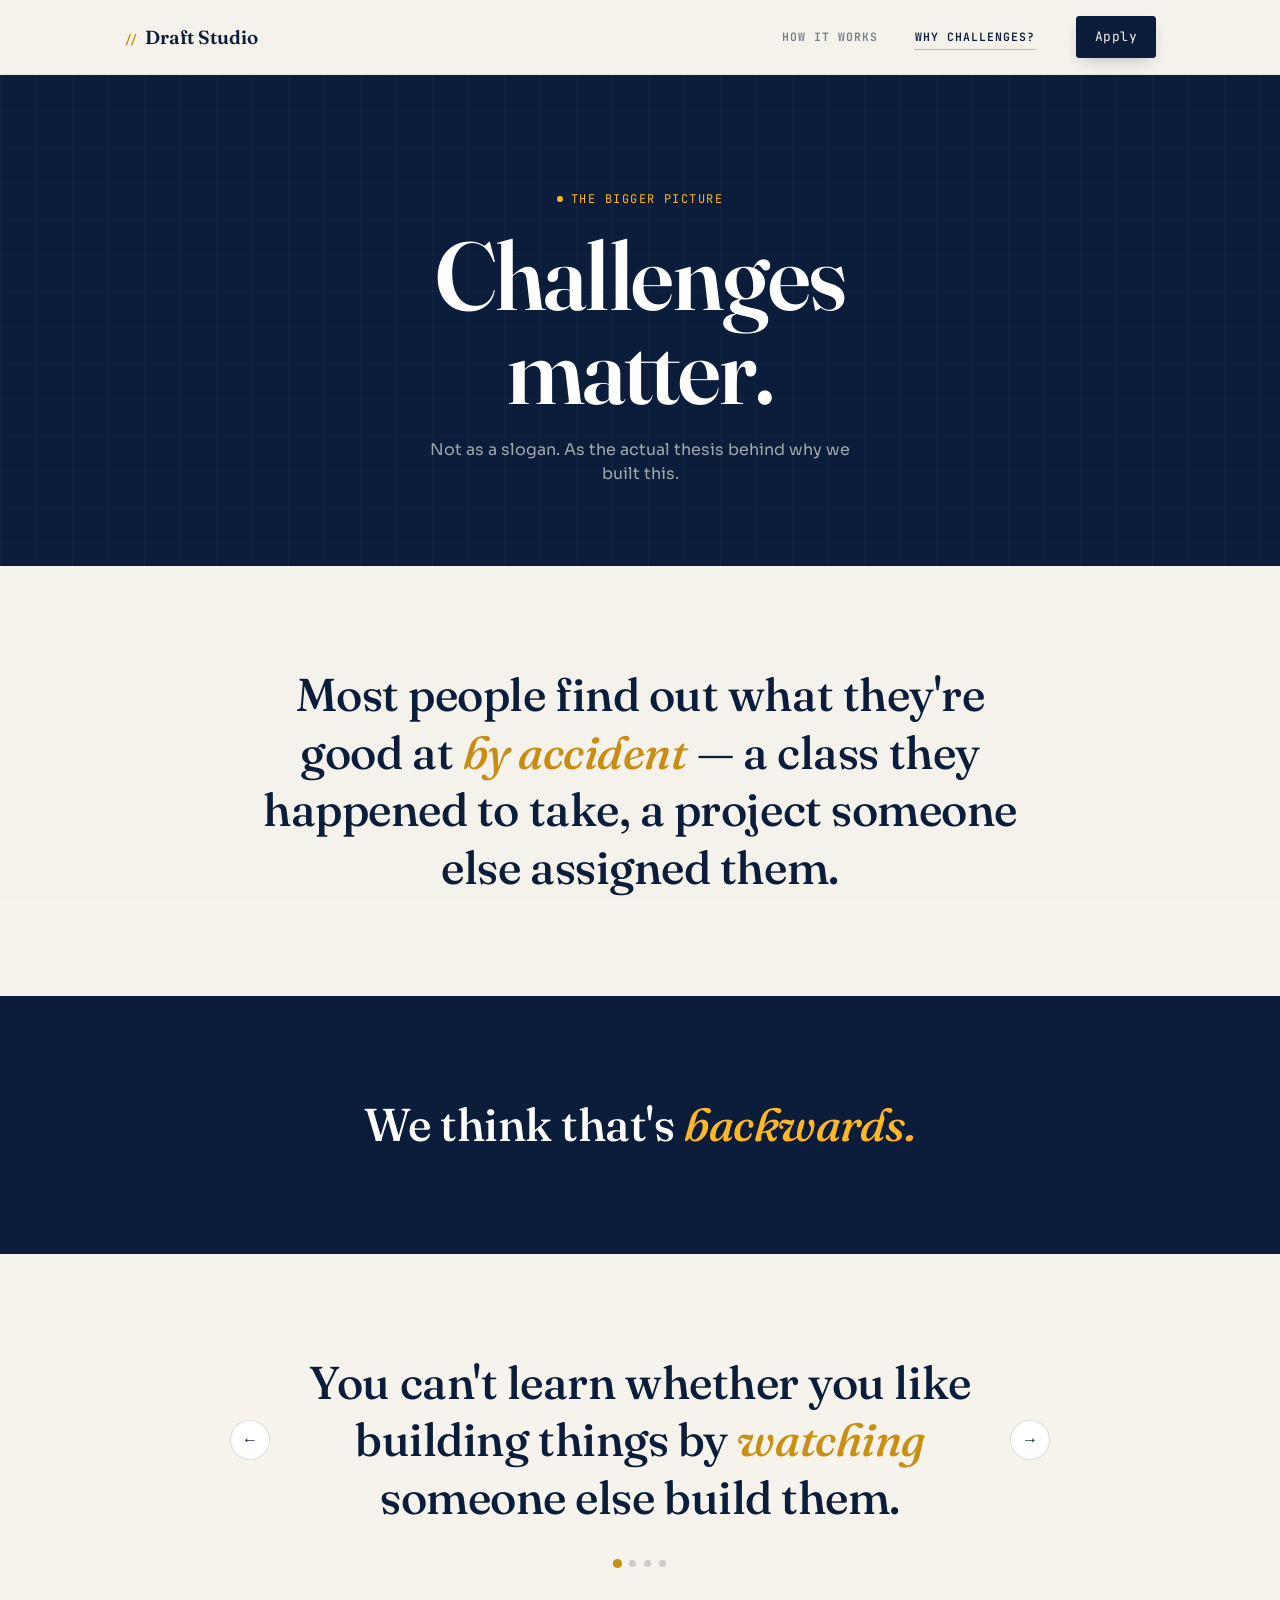
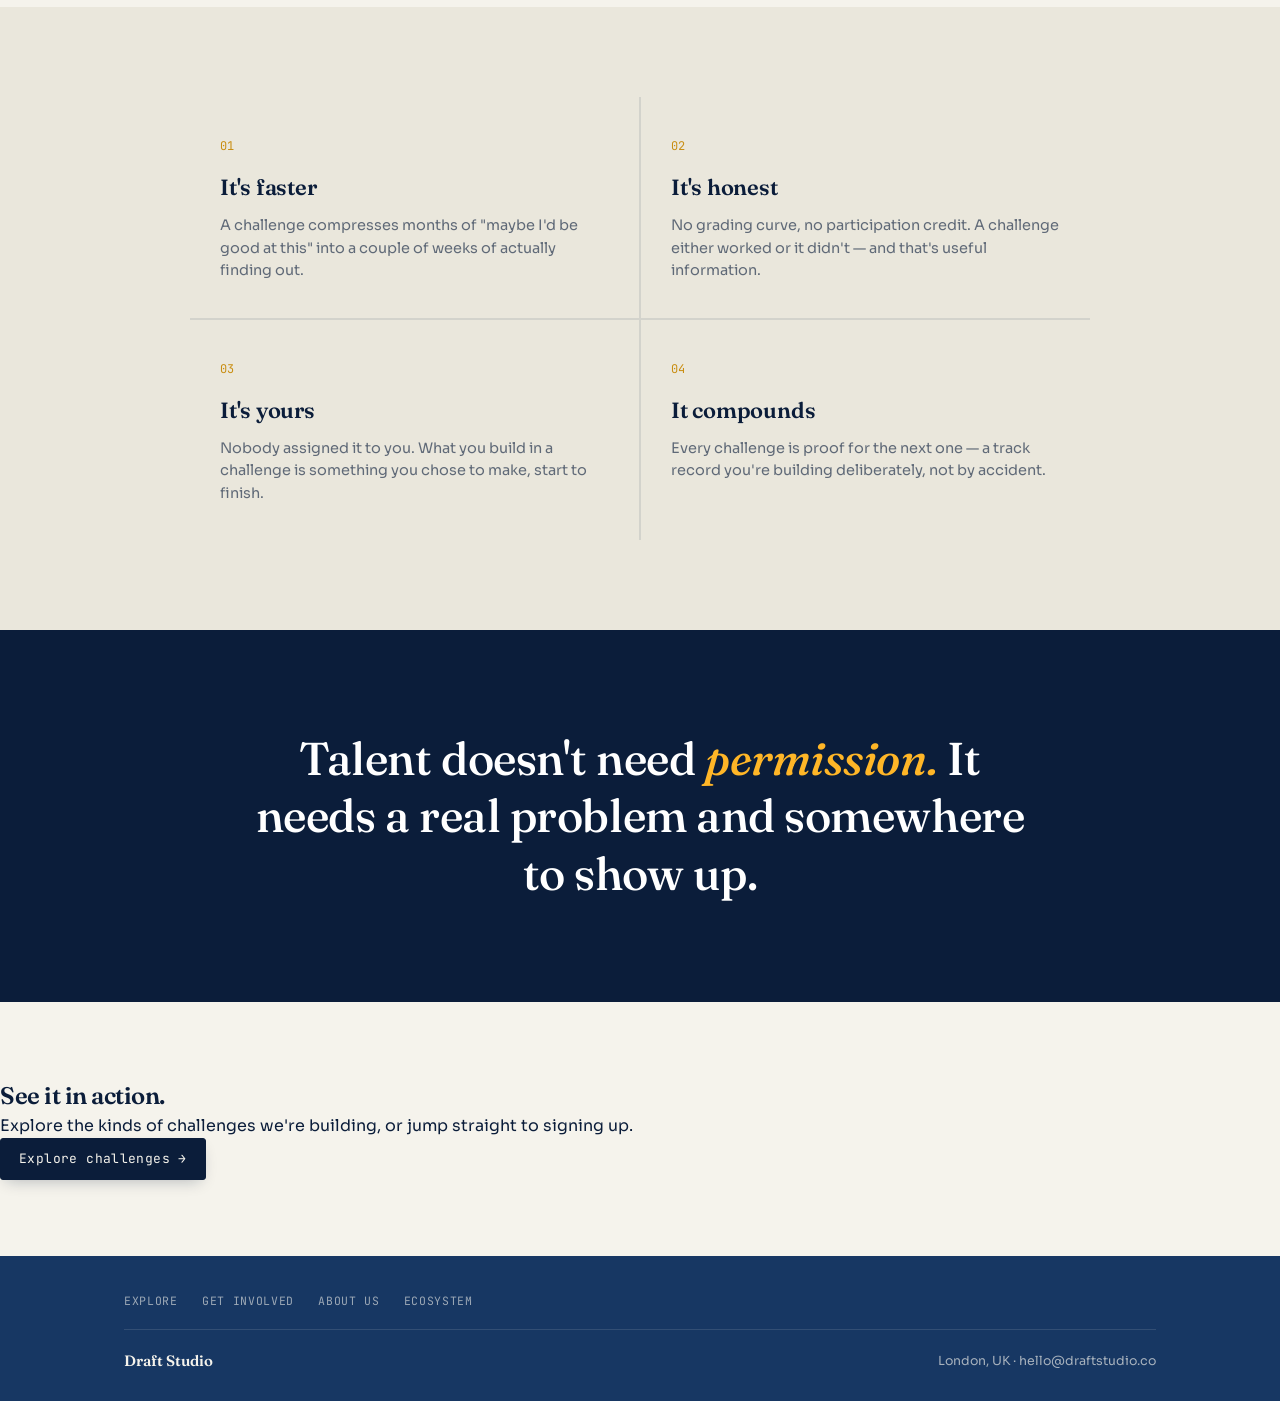
==== challenge-matters.html @ f140684b "Add files via upload" ====
<!DOCTYPE html>
<html lang="en">
<head>
<meta charset="UTF-8">
<meta name="viewport" content="width=device-width, initial-scale=1.0, viewport-fit=cover">
<meta name="color-scheme" content="light">
<meta name="theme-color" content="#0B1D3A">
<title>Why Challenges? — Draft Studio</title>
<link rel="preconnect" href="https://fonts.googleapis.com">
<link href="https://fonts.googleapis.com/css2?family=Fraunces:ital,opsz,wght@0,9..144,300;0,9..144,500;0,9..144,600;0,9..144,700;0,9..144,800;1,9..144,500;1,9..144,600&family=Sora:wght@300;400;500;600;700;800&family=JetBrains+Mono:wght@400;500;600&display=swap" rel="stylesheet">
<link rel="stylesheet" href="styles.css">
<style>
  .matters-hero{
    padding:110px 20px 80px;
    text-align:center;
    background:var(--ink);
    color:var(--paper);
    position:relative;
    overflow:hidden;
  }
  .matters-hero .eyebrow{ justify-content:center; color:var(--amber); margin-bottom:20px; }
  .matters-hero h1{
    font-size:clamp(44px, 9.5vw, 96px);
    line-height:0.98;
    color:var(--white);
    letter-spacing:-0.02em;
  }
  .matters-hero p{
    margin:22px auto 0;
    max-width:460px;
    font-size:16px;
    color:rgba(245,243,236,0.65);
  }

  .statement{
    padding:100px 24px;
    text-align:center;
  }
  .statement p{
    max-width:780px;
    margin:0 auto;
    font-family:'Fraunces', serif;
    font-weight:500;
    font-size:clamp(26px, 5vw, 46px);
    line-height:1.25;
    letter-spacing:-0.01em;
  }
  .statement p em{ font-style:italic; color:var(--amber-dim); }
  .statement.dark{ background:var(--ink); }
  .statement.dark p{ color:var(--white); }
  .statement.dark p em{ color:var(--amber); }
  .statement.light{ background:var(--paper); }
  .statement.light p{ color:var(--ink); }

  .reasons-band{ background:var(--paper-dim); padding:90px 24px; }
  .reasons-grid{
    max-width:900px; margin:0 auto;
    display:grid; grid-template-columns:1fr 1fr; gap:2px;
    background:rgba(11,29,58,0.1);
  }
  @media (max-width:700px){ .reasons-grid{ grid-template-columns:1fr; } }
  .reason-cell{ background:var(--paper-dim); padding:36px 30px; }
  .reason-cell .num{ font-family:'JetBrains Mono', monospace; font-size:12px; color:var(--amber-dim); }
  .reason-cell h3{ font-size:22px; margin:14px 0 10px; }
  .reason-cell p{ font-size:14.5px; color:rgba(11,29,58,0.62); line-height:1.55; }
  .analogy-carousel-section{ padding-bottom:40px; }
  .analogy-carousel{ display:flex; align-items:center; justify-content:center; gap:18px; max-width:820px; margin:0 auto; }
  .analogy-track{ position:relative; flex:1; min-height:1.6em; }
  .analogy-slide{
    display:none; position:relative; margin:0 auto !important;
  }
  .analogy-slide.active{ display:block; animation:analogyFade .4s ease; }
  @keyframes analogyFade{ from{ opacity:0; transform:translateY(6px);} to{ opacity:1; transform:translateY(0);} }
  .analogy-arrow{
    flex-shrink:0;
    width:40px; height:40px; border-radius:50%;
    background:var(--white); border:1.5px solid rgba(11,29,58,0.15);
    color:var(--ink); font-size:16px; cursor:pointer;
    display:flex; align-items:center; justify-content:center;
    transition:border-color .15s ease, background .15s ease, transform .15s ease;
  }
  .analogy-arrow:hover{ border-color:var(--amber-dim); background:#FFF9EC; transform:translateY(-1px); }
  .analogy-dots{ display:flex; justify-content:center; gap:8px; margin-top:34px; }
  .analogy-dot{ width:7px; height:7px; border-radius:50%; background:rgba(11,29,58,0.18); cursor:pointer; transition:background .2s ease, transform .2s ease; }
  .analogy-dot.active{ background:var(--amber-dim); transform:scale(1.3); }
  @media (max-width:600px){
    .analogy-carousel{ gap:10px; }
    .analogy-arrow{ width:34px; height:34px; font-size:14px; }
  }
</style>
</head>
<body>

<header>
  <div class="wrap header-inner">
    <a href="index.html" class="logo"><span class="mark">//</span>Draft Studio</a>
    <div class="desktop-tabs">
      <a href="how-it-works.html">How it Works</a>
      <a href="challenge-matters.html" class="active">Why Challenges?</a>
      <a href="index.html#apply" class="btn btn-primary">Apply</a>
    </div>
    <button class="hamburger" id="hamburger" aria-label="Menu"><span></span><span></span><span></span></button>
  </div>
  <div class="mobile-menu" id="mobileMenu">
    <a href="how-it-works.html">How it Works</a>
    <a href="challenge-matters.html" class="active">Why Challenges?</a>
    <a href="index.html#apply">Apply</a>
  </div>
</header>

<section class="matters-hero">
  <div class="blueprint-bg"></div>
  <div style="position:relative; z-index:2;">
    <div class="eyebrow"><span class="dot"></span>The bigger picture</div>
    <h1>Challenges<br>matter.</h1>
    <p>Not as a slogan. As the actual thesis behind why we built this.</p>
  </div>
</section>

<section class="statement light">
  <p>Most people find out what they're good at <em>by accident</em> — a class they happened to take, a project someone else assigned them.</p>
</section>

<section class="statement dark">
  <p>We think that's <em>backwards.</em></p>
</section>

<section class="statement light analogy-carousel-section">
  <div class="analogy-carousel" id="analogyCarousel">
    <button type="button" class="analogy-arrow analogy-arrow-left" id="analogyPrev" aria-label="Previous">←</button>
    <div class="analogy-track" id="analogyTrack">
      <p class="analogy-slide active">You can't learn whether you like building things by <em>watching</em> someone else build them.</p>
      <p class="analogy-slide">// placeholder — another analogy goes here</p>
      <p class="analogy-slide">// placeholder — another analogy goes here</p>
      <p class="analogy-slide">// placeholder — another analogy goes here</p>
    </div>
    <button type="button" class="analogy-arrow analogy-arrow-right" id="analogyNext" aria-label="Next">→</button>
  </div>
  <div class="analogy-dots" id="analogyDots">
    <span class="analogy-dot active" data-slide="0"></span>
    <span class="analogy-dot" data-slide="1"></span>
    <span class="analogy-dot" data-slide="2"></span>
    <span class="analogy-dot" data-slide="3"></span>
  </div>
</section>

<section class="reasons-band">
  <div class="reasons-grid">
    <div class="reason-cell">
      <span class="num">01</span>
      <h3>It's faster</h3>
      <p>A challenge compresses months of "maybe I'd be good at this" into a couple of weeks of actually finding out.</p>
    </div>
    <div class="reason-cell">
      <span class="num">02</span>
      <h3>It's honest</h3>
      <p>No grading curve, no participation credit. A challenge either worked or it didn't — and that's useful information.</p>
    </div>
    <div class="reason-cell">
      <span class="num">03</span>
      <h3>It's yours</h3>
      <p>Nobody assigned it to you. What you build in a challenge is something you chose to make, start to finish.</p>
    </div>
    <div class="reason-cell">
      <span class="num">04</span>
      <h3>It compounds</h3>
      <p>Every challenge is proof for the next one — a track record you're building deliberately, not by accident.</p>
    </div>
  </div>
</section>

<section class="statement dark">
  <p>Talent doesn't need <em>permission.</em> It needs a real problem and somewhere to show up.</p>
</section>

<section class="explore-cta" style="background:var(--paper);">
  <h2>See it in action.</h2>
  <p>Explore the kinds of challenges we're building, or jump straight to signing up.</p>
  <a href="explore.html" class="btn btn-primary">Explore challenges →</a>
</section>

<footer>
  <div class="wrap">
    <div class="footer-links">
      <a href="explore.html">Explore</a>
      <a href="get-involved.html">Get Involved</a>
      <a href="about.html">About Us</a>
      <a href="ecosystem.html">Ecosystem</a>
    </div>
    <div class="footer-inner">
      <div class="logo">Draft Studio</div>
      <div>London, UK · hello@draftstudio.co</div>
    </div>
  </div>
</footer>

<script src="app.js"></script>
</body>
</html>
---- styles.css ----
:root{
  --ink:#0B1D3A;
  --blueprint:#173763;
  --line:#4A6FA5;
  --paper:#F5F3EC;
  --paper-dim:#EAE7DC;
  --white:#FFFFFF;
  --amber:#FFB627;
  --amber-dim:#C98E12;
  --radius:3px;
  color-scheme: light; /* stops phone browsers from auto-dark-moding this page */
}
*{box-sizing:border-box; margin:0; padding:0;}
html{scroll-behavior:smooth; background:var(--paper);}
body{
  background:var(--paper);
  color:var(--ink);
  font-family:'Sora', sans-serif;
  font-size:16px;
  line-height:1.5;
  overflow-x:hidden;
  -webkit-tap-highlight-color:transparent;
}
@media (prefers-reduced-motion: reduce){
  *{animation-duration:0.001ms !important; animation-iteration-count:1 !important; transition-duration:0.001ms !important; scroll-behavior:auto !important;}
}
h1,h2,h3{ font-family:'Fraunces', serif; font-weight:600; letter-spacing:-0.01em; }
.eyebrow{
  font-family:'JetBrains Mono', monospace;
  font-size:12px;
  letter-spacing:0.12em;
  text-transform:uppercase;
  display:inline-flex;
  align-items:center;
  gap:8px;
}
a{color:inherit; text-decoration:none;}
.wrap{max-width:1080px; margin:0 auto; padding:0 24px;}
@media (max-width:640px){ .wrap{padding:0 20px;} }
::selection{ background:var(--amber); color:var(--ink); }
:focus-visible{ outline:2px solid var(--amber); outline-offset:3px; }
button{ font-family:inherit; }

.blueprint-bg{
  position:absolute; inset:0;
  background-image:
    linear-gradient(var(--line) 1px, transparent 1px),
    linear-gradient(90deg, var(--line) 1px, transparent 1px);
  background-size:36px 36px;
  opacity:0.07;
  pointer-events:none;
}

/* ---------- header / nav ---------- */
header{
  position:sticky; top:0; z-index:50;
  background:rgba(245,243,236,0.94);
  backdrop-filter:blur(8px);
  border-bottom:1px solid rgba(11,29,58,0.08);
}
.logo{ font-family:'Fraunces', serif; font-weight:600; font-size:17px; display:flex; align-items:baseline; gap:7px; flex-shrink:0; }
.logo .mark{ color:var(--amber-dim); font-family:'JetBrains Mono', monospace; font-size:12px; }

.btn{
  font-family:'JetBrains Mono', monospace;
  font-size:13px;
  letter-spacing:0.03em;
  padding:10px 18px;
  border-radius:var(--radius);
  border:1px solid var(--ink);
  display:inline-block;
  transition:transform .15s ease, background .15s ease, color .15s ease;
  cursor:pointer;
}
.btn-primary{ background:var(--ink); color:var(--paper); }
.btn-primary:hover{ background:var(--amber); border-color:var(--amber); color:var(--ink); transform:translateY(-1px); }

/* ---------- HERO (index) ---------- */
.hero{
  position:relative;
  min-height:78svh;
  display:flex;
  flex-direction:column;
  align-items:center;
  justify-content:center;
  text-align:center;
  padding:60px 20px 40px;
  background:var(--ink);
  color:var(--paper);
  overflow:hidden;
}
.hero .blueprint-bg{ opacity:0.13; }
.hero-inner{ position:relative; z-index:2; max-width:720px; }
.hero .eyebrow{ color:var(--amber); margin-bottom:22px; justify-content:center; }
.dot{ width:6px; height:6px; background:var(--amber); border-radius:50%; display:inline-block; animation:pulse 2s infinite; }
@keyframes pulse{ 0%,100%{opacity:1;} 50%{opacity:0.3;} }
.hero h1{
  font-size:clamp(36px, 7.5vw, 66px);
  line-height:1.06;
  color:var(--white);
}
.hero h1 em{ font-style:italic; color:var(--amber); }
.hero p.lede{
  margin:22px auto 0;
  font-size:clamp(15px, 2.4vw, 18px);
  color:rgba(245,243,236,0.72);
  max-width:460px;
  line-height:1.55;
}
.hero-ctas{ margin-top:36px; display:flex; justify-content:center; }
.hero .btn-primary{ background:var(--amber); color:var(--ink); border-color:var(--amber); font-size:14px; padding:16px 30px; }
.hero .btn-primary:hover{ background:var(--white); border-color:var(--white); }

/* ---------- small page hero (subpages) ---------- */
.page-hero{
  background:var(--ink); color:var(--paper); position:relative; overflow:hidden;
  padding:64px 20px 56px; text-align:center;
}
.page-hero .blueprint-bg{ opacity:0.13; }
.page-hero-inner{ position:relative; z-index:2; max-width:640px; margin:0 auto; }
.page-hero .eyebrow{ color:var(--amber); justify-content:center; margin-bottom:16px; }
.page-hero h1{ font-size:clamp(30px,6vw,46px); color:var(--white); line-height:1.1; }
.page-hero p{ margin-top:14px; color:rgba(245,243,236,0.7); font-size:15.5px; max-width:440px; margin-left:auto; margin-right:auto; }

/* ---------- generic section shell ---------- */
section{ padding:76px 0; }
.section-head{ text-align:center; max-width:560px; margin:0 auto 48px; }
.section-head .eyebrow{ color:var(--amber-dim); justify-content:center; margin-bottom:12px; }
.section-head h2{ font-size:clamp(26px, 4.6vw, 38px); line-height:1.15; }
.section-head p{ margin-top:14px; color:rgba(11,29,58,0.65); font-size:15.5px; }

/* ---------- CHALLENGE MONTAGE (index) ---------- */
.montage-section{ background:#EDE9E2; color:var(--ink); position:relative; overflow:hidden; }
.montage-section .blueprint-bg{
  background-image:
    linear-gradient(rgba(11,29,58,0.07) 1px, transparent 1px),
    linear-gradient(90deg, rgba(11,29,58,0.07) 1px, transparent 1px);
  opacity:1;
}

/* ---------- SIGNUP (grouped form, index) ---------- */
.signup-section{ position:relative; }
.signup-card{
  position:relative;
  background:var(--ink);
  border-radius:32px;
  padding:52px 40px;
  overflow:hidden;
  max-width:900px;
  margin:0 auto;
}
.signup-card::before{
  content:"";
  position:absolute; top:-90px; right:-90px; width:280px; height:280px;
  background:var(--amber);
  border-radius:63% 37% 41% 59% / 55% 48% 52% 45%;
  opacity:0.9;
  filter:blur(2px);
}
.signup-card::after{
  content:"";
  position:absolute; bottom:-110px; left:-70px; width:240px; height:240px;
  background:var(--blueprint);
  border-radius:41% 59% 63% 37% / 48% 55% 45% 52%;
  opacity:0.7;
}
.signup-head{ position:relative; z-index:2; text-align:center; margin-bottom:40px; }
.signup-head .eyebrow{ color:var(--amber); justify-content:center; margin-bottom:12px; }
.signup-head h2{ color:var(--white); font-size:clamp(24px,4.4vw,34px); }
.signup-head p{ color:rgba(245,243,236,0.65); margin-top:10px; font-size:14.5px; }

.form-groups{ position:relative; z-index:2; display:flex; flex-direction:column; gap:28px; }
.form-group{
  background:rgba(245,243,236,0.05);
  border:1px solid rgba(245,243,236,0.14);
  border-radius:20px;
  padding:24px 24px 20px;
}
.form-group .group-label{
  font-family:'JetBrains Mono', monospace; font-size:11px; letter-spacing:0.08em;
  text-transform:uppercase; color:var(--amber); margin-bottom:16px; display:block;
}
.form-row{ display:grid; grid-template-columns:1fr 1fr; gap:16px; }
@media (max-width:600px){ .form-row{ grid-template-columns:1fr; } }
.field{ margin-bottom:14px; }
.field:last-child{ margin-bottom:0; }
.field label{ display:block; font-size:12px; color:rgba(245,243,236,0.5); margin-bottom:6px; }
.field input, .field select{
  width:100%;
  background:rgba(245,243,236,0.9);
  border:1px solid transparent;
  padding:12px 13px;
  font-family:'Sora', sans-serif;
  font-size:14.5px;
  color:var(--ink);
  border-radius:10px;
}
.field input:focus, .field select:focus{ outline:none; border-color:var(--amber); }

.chip-row{ display:flex; flex-wrap:wrap; gap:8px; }
.pick-chip{
  background:rgba(245,243,236,0.08);
  border:1.5px solid rgba(245,243,236,0.25);
  color:var(--paper);
  font-family:'Sora', sans-serif;
  font-size:13.5px;
  font-weight:500;
  padding:9px 16px;
  border-radius:30px;
  cursor:pointer;
  transition:all .15s ease;
}
.pick-chip:hover{ border-color:var(--amber); }
.pick-chip.selected{ background:var(--amber); border-color:var(--amber); color:var(--ink); font-weight:700; }

.submit-btn{
  width:100%;
  background:var(--amber);
  color:var(--ink);
  border:none;
  padding:16px;
  font-family:'JetBrains Mono', monospace;
  font-size:13.5px;
  font-weight:700;
  letter-spacing:0.04em;
  text-transform:uppercase;
  border-radius:12px;
  cursor:pointer;
  transition:background .15s ease, transform .15s ease;
  position:relative; z-index:2; margin-top:6px;
}
.submit-btn:hover{ background:var(--white); transform:translateY(-1px); }
.submit-btn:disabled{ opacity:0.5; cursor:not-allowed; transform:none; }
.form-note{ font-size:12px; color:rgba(245,243,236,0.45); margin-top:12px; text-align:center; position:relative; z-index:2; }
.error-note{ font-size:12.5px; color:#FF8A7A; margin-top:10px; text-align:center; display:none; position:relative; z-index:2; }

.success-card{ display:none; text-align:center; position:relative; z-index:2; padding:20px 0; }
.success-card .check{
  width:56px; height:56px; border-radius:50%; background:var(--amber);
  color:var(--ink); font-size:26px; font-weight:700;
  display:flex; align-items:center; justify-content:center; margin:0 auto 20px;
}
.success-card h3{ color:var(--white); font-size:clamp(22px,4vw,28px); margin-bottom:8px; }
.success-card p{ color:rgba(245,243,236,0.6); font-size:14.5px; max-width:340px; margin:0 auto; }

/* ---------- HOW IT WORKS page ---------- */
.flow{ display:flex; flex-direction:column; gap:0; max-width:640px; margin:0 auto; }
.flow-step{ display:flex; gap:18px; padding:22px 0; position:relative; }
.flow-step:not(:last-child)::after{
  content:""; position:absolute; left:19px; top:54px; bottom:-6px; width:1px;
  background:rgba(11,29,58,0.15);
}
.flow-num{
  flex-shrink:0; width:40px; height:40px; border-radius:50%;
  background:var(--ink); color:var(--amber);
  font-family:'JetBrains Mono', monospace; font-size:14px; font-weight:600;
  display:flex; align-items:center; justify-content:center;
  z-index:1;
}
.flow-text h4{ font-size:18px; font-family:'Sora', sans-serif; font-weight:700; margin-bottom:4px; }
.flow-text p{ font-size:14.5px; color:rgba(11,29,58,0.62); line-height:1.55; }

.perks{ display:grid; grid-template-columns:repeat(4,1fr); gap:20px; }
@media (max-width:860px){ .perks{ grid-template-columns:1fr 1fr; } }
@media (max-width:520px){ .perks{ grid-template-columns:1fr; } }
.perk{ background:var(--white); border:1px solid rgba(11,29,58,0.13); border-radius:14px; padding:24px 20px; }
.perk .tag{ font-family:'JetBrains Mono', monospace; font-size:11px; color:var(--amber-dim); text-transform:uppercase; letter-spacing:0.06em; }
.perk h4{ font-size:17px; margin:12px 0 8px; font-family:'Sora', sans-serif; font-weight:700; }
.perk p{ font-size:13.5px; color:rgba(11,29,58,0.62); }

.placeholder-block{
  border:1.5px dashed rgba(11,29,58,0.25);
  border-radius:14px;
  padding:32px 28px;
  max-width:640px;
  margin:0 auto;
  text-align:center;
}
.placeholder-block .eyebrow{ color:rgba(11,29,58,0.4); justify-content:center; margin-bottom:10px; }
.placeholder-block p{ color:rgba(11,29,58,0.45); font-size:14px; font-style:italic; }

/* ---------- GET INVOLVED page ---------- */
.involve-grid{ display:grid; grid-template-columns:repeat(3,1fr); gap:22px; max-width:900px; margin:0 auto; }
@media (max-width:780px){ .involve-grid{ grid-template-columns:1fr; } }
.involve-card{ background:var(--white); border:1px solid rgba(11,29,58,0.13); border-radius:14px; padding:26px 22px; }
.involve-card .tag{ font-family:'JetBrains Mono', monospace; font-size:11px; color:var(--amber-dim); text-transform:uppercase; letter-spacing:0.06em; }
.involve-card h4{ font-size:18px; margin:12px 0 8px; }
.involve-card p{ font-size:14px; color:rgba(11,29,58,0.62); line-height:1.5; }

.cta-band{ background:var(--paper-dim); text-align:center; }
.cta-band h2{ font-size:clamp(24px,4vw,32px); margin-bottom:14px; }
.cta-band p{ color:rgba(11,29,58,0.6); margin-bottom:26px; max-width:440px; margin-left:auto; margin-right:auto; }

/* ---------- footer ---------- */
footer{ background:var(--blueprint); color:rgba(245,243,236,0.65); padding:36px 0 28px; }
.footer-links{
  display:flex; flex-wrap:wrap; gap:24px;
  padding-bottom:20px; margin-bottom:20px;
  border-bottom:1px solid rgba(245,243,236,0.12);
}
.footer-links a{
  font-family:'JetBrains Mono', monospace;
  font-size:11.5px;
  letter-spacing:0.06em;
  text-transform:uppercase;
  color:rgba(245,243,236,0.6);
  transition:color .15s ease;
}
.footer-links a:hover{ color:var(--amber); }
.footer-inner{ display:flex; justify-content:space-between; flex-wrap:wrap; gap:12px; align-items:center; font-size:12.5px; }
.footer-inner .logo{ color:var(--paper); font-size:15px; }
footer a:hover{ color:var(--amber); }

/* ---------- mobile nav menu ---------- */
.hamburger{
  display:none;
  flex-direction:column;
  justify-content:center;
  gap:5px;
  width:32px; height:32px;
  background:none; border:none; cursor:pointer;
  padding:0;
}
.hamburger span{ display:block; width:100%; height:2px; background:var(--ink); transition:transform .2s ease, opacity .2s ease; }
.header-inner{ display:flex; align-items:center; justify-content:space-between; gap:28px; height:74px; }
.desktop-tabs{ display:flex; align-items:center; gap:34px; }
.desktop-tabs a:not(.btn){
  font-family:'JetBrains Mono', monospace;
  font-size:11.5px;
  font-weight:600;
  letter-spacing:0.09em;
  text-transform:uppercase;
  color:rgba(11,29,58,0.55);
  padding:4px 1px;
  border-bottom:1.5px solid transparent;
  transition:color .15s ease, border-color .15s ease;
}
.desktop-tabs a:not(.btn):hover{ color:var(--ink); }
.desktop-tabs a.active:not(.btn){ color:var(--ink); border-bottom-color:var(--amber); }
.desktop-tabs .btn{ margin-left:6px; }
@media (max-width:780px){
  .desktop-tabs a:not(.btn){ display:none; }
  .hamburger{ display:flex; }
}
.mobile-menu{
  display:none;
  position:absolute; top:100%; left:0; right:0;
  background:var(--paper);
  border-bottom:1px solid rgba(11,29,58,0.12);
  flex-direction:column;
  padding:8px 20px 20px;
}
.mobile-menu.open{ display:flex; }
.mobile-menu a{
  padding:14px 4px; font-size:15px; font-weight:600;
  border-bottom:1px solid rgba(11,29,58,0.08);
  color:var(--ink);
}
.mobile-menu a.active{ color:var(--amber-dim); }
.mobile-menu a:last-child{ border-bottom:none; }

/* ---------- reduced spacing overrides for form ---------- */
.form-groups{ gap:16px; }
.form-group{ padding:18px 20px 16px; }
.field{ margin-bottom:10px; }
.form-row{ gap:12px; }

/* ---------- region picker (university field) ---------- */
.region-hint{ font-size:12px; color:rgba(245,243,236,0.45); margin-top:8px; }

/* ═══════════════ VISUAL REFRESH ═══════════════ */

:root{
  --coral:#FF6B4A;
  --mint:#2FBF8F;
  --sky:#6C8EFF;
}

/* subtle grain overlay across the whole site — kills the flat/generic look */
body::after{
  content:"";
  position:fixed; inset:0;
  background-image:url("data:image/svg+xml;utf8,<svg xmlns='http://www.w3.org/2000/svg'><filter id='n'><feTurbulence type='fractalNoise' baseFrequency='0.85' numOctaves='2' stitchTiles='stitch'/></filter><rect width='100%' height='100%' filter='url(%23n)'/></svg>");
  opacity:0.035;
  mix-blend-mode:multiply;
  pointer-events:none;
  z-index:999;
}

/* bolder, more confident type scale */
.hero h1{ font-size:clamp(40px, 8.5vw, 78px); font-weight:600; transition:opacity 1.1s ease; min-height:3.35em; cursor:pointer; }
.page-hero h1{ font-size:clamp(32px, 7vw, 52px); }
.section-head h2{ font-size:clamp(28px, 5vw, 42px); }
.signup-head h2{ font-size:clamp(26px, 4.8vw, 36px); }
h1, h2{ letter-spacing:-0.02em; }

/* atmospheric light layer — rotates with the headline, very subtle by design */
.hero{ isolation:isolate; }
.hero .blueprint-bg{ z-index:0; }
.hero-inner{ z-index:2; }

.hero-light{
  position:absolute; inset:0; z-index:1;
  pointer-events:none;
  opacity:0;
  transition:opacity 1.1s ease;
}
.hero-light.active{ opacity:1; }

/* Rotation 1 — soft gold glow, same feel as the original static hero warmth.
   Achievement, competition, recognition. */
.hero-light.light-gold::before{
  content:""; position:absolute;
  top:-140px; right:-120px; width:420px; height:420px;
  background:var(--amber); opacity:0.16; filter:blur(70px); border-radius:50%;
}
.hero-light.light-gold::after{
  content:""; position:absolute;
  bottom:-160px; left:-100px; width:300px; height:300px;
  background:var(--amber); opacity:0.08; filter:blur(85px); border-radius:50%;
}

/* Rotation 2 — warm + cool glow. Discovery, curiosity, connection. */
.hero-light.light-warm::before{
  content:""; position:absolute;
  top:-110px; left:-90px; width:380px; height:380px;
  background:var(--coral); opacity:0.13; filter:blur(80px); border-radius:50%;
}
.hero-light.light-warm::after{
  content:""; position:absolute;
  bottom:-150px; right:-100px; width:360px; height:360px;
  background:var(--sky); opacity:0.12; filter:blur(85px); border-radius:50%;
}

/* Rotation 3 — a quiet spotlight ahead. Future, opportunity, journey. */
.hero-light.light-spot::before{
  content:""; position:absolute;
  bottom:-190px; right:-110px; width:440px; height:440px;
  background:var(--amber); opacity:0.11; filter:blur(90px); border-radius:50%;
}

.page-hero{ isolation:isolate; }
.page-hero::before{
  content:""; position:absolute; z-index:0;
  top:-100px; right:-80px; width:300px; height:300px;
  background:var(--amber); opacity:0.14; filter:blur(60px); border-radius:50%;
}
.page-hero-inner{ z-index:2; }

/* brief highlight pulse when a category tile moves to a new grid slot */
@keyframes catMovedPulse{
  0%{ box-shadow:0 0 0 0 rgba(255,182,39,0.5); }
  100%{ box-shadow:0 0 0 10px rgba(255,182,39,0); }
}
.cat-card.just-moved{ animation:catMovedPulse .5s ease-out; }

/* lift cards off the page with soft shadow instead of flat borders */
.perk, .involve-card, .chip{
  box-shadow:0 1px 2px rgba(11,29,58,0.04), 0 8px 20px -12px rgba(11,29,58,0.12);
  transition:transform .18s ease, box-shadow .18s ease, border-color .15s ease;
}
.perk:hover, .involve-card:hover{
  transform:translateY(-3px);
  box-shadow:0 4px 8px rgba(11,29,58,0.06), 0 16px 30px -14px rgba(11,29,58,0.18);
  border-color:rgba(255,182,39,0.4);
}
.signup-card{ box-shadow:0 30px 60px -20px rgba(11,29,58,0.45); }
.btn-primary{ box-shadow:0 6px 16px -6px rgba(11,29,58,0.3); }
.hero .btn-primary{ box-shadow:0 8px 24px -6px rgba(255,182,39,0.4); }

/* nav logo gets a touch more presence */
.logo{ font-size:19px; }


/* (old 3x3 + center-tile category grid removed — replaced by the light card-row design below) */

.cat-selection-note{ text-align:center; font-size:13px; color:rgba(11,29,58,0.5); }

/* readout inside the signup card (dark background) */
.picks-readout{ font-size:13px; color:rgba(245,243,236,0.5); margin-top:2px; }
.picks-readout.has-picks{ color:var(--paper); }

/* hero rotation dots */
.hero-dots{ display:flex; justify-content:center; gap:9px; margin-top:30px; }
.hero-dot{
  width:7px; height:7px; border-radius:50%;
  background:rgba(245,243,236,0.28);
  transition:background .4s ease, transform .4s ease;
}
.hero-dot.active{ background:var(--amber); transform:scale(1.35); }

/* interest dropdown editor (inside the dark signup card) */
.interest-dropdown{ position:relative; }
.interest-dropdown-btn{
  width:100%;
  display:flex; align-items:center; justify-content:space-between; gap:10px;
  background:rgba(245,243,236,0.9);
  border:1px solid transparent;
  border-radius:10px;
  padding:12px 13px;
  font-family:'Sora', sans-serif;
  font-size:13.5px;
  color:var(--ink);
  cursor:pointer;
  text-align:left;
}
.interest-dropdown-btn span:first-child{
  overflow:hidden; text-overflow:ellipsis; white-space:nowrap; flex:1;
}
.interest-dropdown-btn .chevron{ transition:transform .2s ease; color:rgba(11,29,58,0.5); flex-shrink:0; }
.interest-dropdown-btn.open .chevron{ transform:rotate(180deg); }
.interest-dropdown-btn:focus-visible{ border-color:var(--amber); outline:none; }

.interest-dropdown-panel{
  display:none;
  position:absolute; top:calc(100% + 6px); left:0; right:0; z-index:10;
  background:var(--white);
  border-radius:10px;
  box-shadow:0 12px 30px -8px rgba(0,0,0,0.35);
  padding:8px;
  max-height:240px;
  overflow-y:auto;
}
.interest-dropdown-panel.open{ display:block; }
.interest-option{
  display:flex; align-items:center; gap:9px;
  padding:9px 8px;
  border-radius:7px;
  font-size:13.5px;
  color:var(--ink);
  cursor:pointer;
}
.interest-option:hover{ background:rgba(255,182,39,0.1); }
.interest-option input{ accent-color:var(--amber-dim); width:15px; height:15px; }

.field-hint{ font-size:11.5px; color:rgba(245,243,236,0.4); margin-top:7px; }

/* natural width restored — the standardized min-width was pushing Oceania onto a second row on desktop */

/* year chips: stack full-width on mobile instead of wrapping unevenly (e.g. 2 per line) */
@media (max-width:480px){
  .year-chip-row{ flex-direction:column; }
  .year-chip-row .pick-chip{ width:100%; text-align:center; }
}

/* picks display (bottom of signup form — shows the chosen challenge types) */
.picks-display{
  display:flex; flex-wrap:wrap; gap:8px;
  min-height:38px;
  align-items:center;
}
.picks-empty-prompt{
  display:inline-flex; align-items:center; gap:7px;
  background:rgba(255,182,39,0.06);
  border:1.5px dashed rgba(255,182,39,0.35);
  color:rgba(245,243,236,0.7);
  padding:10px 16px;
  border-radius:30px;
  font-family:'Sora', sans-serif;
  font-size:13px;
  font-weight:500;
  cursor:pointer;
  transition:border-color .15s ease, color .15s ease, background .15s ease;
}
.picks-empty-prompt:hover{
  border-color:var(--amber);
  color:var(--white);
  background:rgba(255,182,39,0.1);
}

.interest-tag{
  display:inline-flex; align-items:center; gap:7px;
  background:rgba(255,182,39,0.14);
  border:1px solid rgba(255,182,39,0.3);
  border-radius:30px;
  padding:6px 6px 6px 13px;
  font-family:'Sora', sans-serif;
  font-size:13px;
  font-weight:600;
  color:var(--paper);
}
.tag-rank{
  font-family:'JetBrains Mono', monospace;
  font-size:10.5px;
  font-weight:700;
  color:var(--amber);
}
.tag-label{ white-space:nowrap; }
.tag-remove{
  background:rgba(245,243,236,0.1);
  border:none;
  color:rgba(245,243,236,0.7);
  cursor:pointer;
  font-size:13px;
  line-height:1;
  width:19px; height:19px;
  border-radius:50%;
  display:inline-flex; align-items:center; justify-content:center;
  transition:background .15s ease, color .15s ease;
  flex-shrink:0;
}
.tag-remove:hover{ background:var(--amber); color:var(--ink); }

/* ═══════════════ REGION / COUNTRY PICKER ═══════════════ */

/* Desktop: single column — region row, then country row stacked beneath with a divider */
.region-country-wrap{
  display:grid;
  grid-template-columns:1fr;
  gap:14px;
}
.country-chip-row{
  padding-top:14px;
  border-top:1px dashed rgba(245,243,236,0.18);
  min-height:0;
}
.country-chip-row:empty{ display:none; }

.country-chip{ font-size:12.5px; padding:8px 14px; }
.others-chip{
  background:var(--sky);
  border:1.5px solid var(--sky);
  color:var(--ink);
  font-weight:700;
}
.others-chip:hover{ background:#5679E0; border-color:#5679E0; transform:translateY(-1px); }
.others-chip.selected{
  background:var(--ink);
  border-color:var(--sky);
  color:var(--sky);
}
.others-chip .chevron-down{ font-size:10px; margin-left:2px; }

/* Mobile: two columns side by side — regions on the left, countries on the right */
@media (max-width:640px){
  .region-country-wrap{
    grid-template-columns:1fr 1fr;
    gap:0;
  }
  .region-chip-row{ flex-direction:column; align-items:stretch; }
  .region-chip-row .pick-chip{ text-align:center; }
  .country-chip-row{
    flex-direction:column; align-items:stretch;
    border-top:none;
    border-left:1px dashed rgba(245,243,236,0.18);
    padding-top:0;
    padding-left:12px;
    margin-left:2px;
  }
  .country-chip-row .pick-chip{ text-align:center; }
}

/* university field: clean white (not grey), with a glow on focus so it's obvious it's active */
#uni{
  background:var(--white);
  transition:box-shadow .2s ease, background .2s ease;
}
#uni:focus{
  background:var(--white);
  box-shadow:0 0 0 3px rgba(255,182,39,0.35);
  outline:none;
}

/* university input placeholder: prevent overflow/truncation on narrow phones */
@media (max-width:400px){
  #uni{ font-size:13px; }
}


/* selection note + continue CTA beneath the category grid */
.cat-selection-footer{
  display:flex; flex-direction:column; align-items:center; gap:14px;
  margin-top:22px;
}
.cat-continue-btn{
  background:var(--amber); color:var(--ink); border:none;
  padding:12px 24px; border-radius:30px;
  font-family:'JetBrains Mono', monospace; font-size:13px; font-weight:700;
  box-shadow:0 6px 16px -6px rgba(255,182,39,0.5);
  transition:transform .15s ease, box-shadow .15s ease;
}
.cat-continue-btn:hover{ transform:translateY(-1px); box-shadow:0 8px 20px -4px rgba(255,182,39,0.65); }

/* country search field (appears when "Others" is picked) */
.other-country-field{ margin-top:10px; }
.other-country-field input{
  width:100%;
  background:rgba(245,243,236,0.9);
  border:1px solid transparent;
  padding:11px 13px;
  font-family:'Sora', sans-serif;
  font-size:13.5px;
  color:var(--ink);
  border-radius:10px;
}
.other-country-field input:focus{ outline:none; border-color:var(--amber); }

/* hero tag line beneath the lede */
.hero-tags{
  margin-top:16px;
  font-family:'JetBrains Mono', monospace;
  font-size:12.5px;
  letter-spacing:0.03em;
  color:rgba(245,243,236,0.5);
}
.hero-tags span{ color:var(--amber); margin:0 4px; }

/* university-email nudge */
.email-nudge{
  margin-top:8px;
  font-size:12px;
  color:var(--amber);
  background:rgba(255,182,39,0.1);
  border:1px solid rgba(255,182,39,0.3);
  border-radius:8px;
  padding:8px 11px;
}

/* ═══════════════ CATEGORY CARDS (light, matches mockup) ═══════════════ */

.cat-section-light{ background:var(--paper-dim); }

.cat-card-row{
  display:flex;
  gap:14px;
  overflow-x:auto;
  padding-bottom:6px;
  scroll-snap-type:x proximity;
  -webkit-overflow-scrolling:touch;
}
.cat-card-row::-webkit-scrollbar{ height:5px; }
.cat-card-row::-webkit-scrollbar-thumb{ background:rgba(11,29,58,0.15); border-radius:10px; }

.cat-card{
  flex:0 0 auto;
  scroll-snap-align:start;
  width:150px;
  background:var(--white);
  border:1.5px solid rgba(11,29,58,0.1);
  border-radius:14px;
  padding:22px 16px;
  display:flex;
  flex-direction:column;
  align-items:flex-start;
  gap:8px;
  text-align:left;
  cursor:pointer;
  position:relative;
  box-shadow:0 1px 2px rgba(11,29,58,0.03);
  transition:border-color .18s ease, transform .18s ease, box-shadow .18s ease;
}
.cat-card:hover{
  border-color:rgba(255,182,39,0.5);
  transform:translateY(-3px);
  box-shadow:0 8px 18px -10px rgba(11,29,58,0.18);
}
.cat-card.selected{ border-color:var(--amber-dim); background:#FFF9EC; }

.cat-card-emoji{ font-size:26px; }
.cat-card-label{ font-family:'Sora', sans-serif; font-weight:700; font-size:14.5px; color:var(--ink); }
.cat-card-desc{ font-size:12px; color:rgba(11,29,58,0.55); line-height:1.4; }

.cat-card-rank{
  position:absolute; top:12px; right:12px;
  width:20px; height:20px; border-radius:50%;
  background:var(--amber); color:var(--ink);
  font-family:'JetBrains Mono', monospace; font-size:10.5px; font-weight:700;
  align-items:center; justify-content:center;
  display:none;
}
.cat-card.selected .cat-card-rank{ display:flex; }

@media (min-width:860px){
  .cat-card-row{ overflow-x:visible; flex-wrap:wrap; justify-content:center; }
  .cat-card{ width:158px; }
}
@media (max-width:640px){
  .cat-card-row{ margin:0 -20px; padding-left:20px; padding-right:20px; }
  .cat-card{ width:132px; padding:18px 14px; }
}
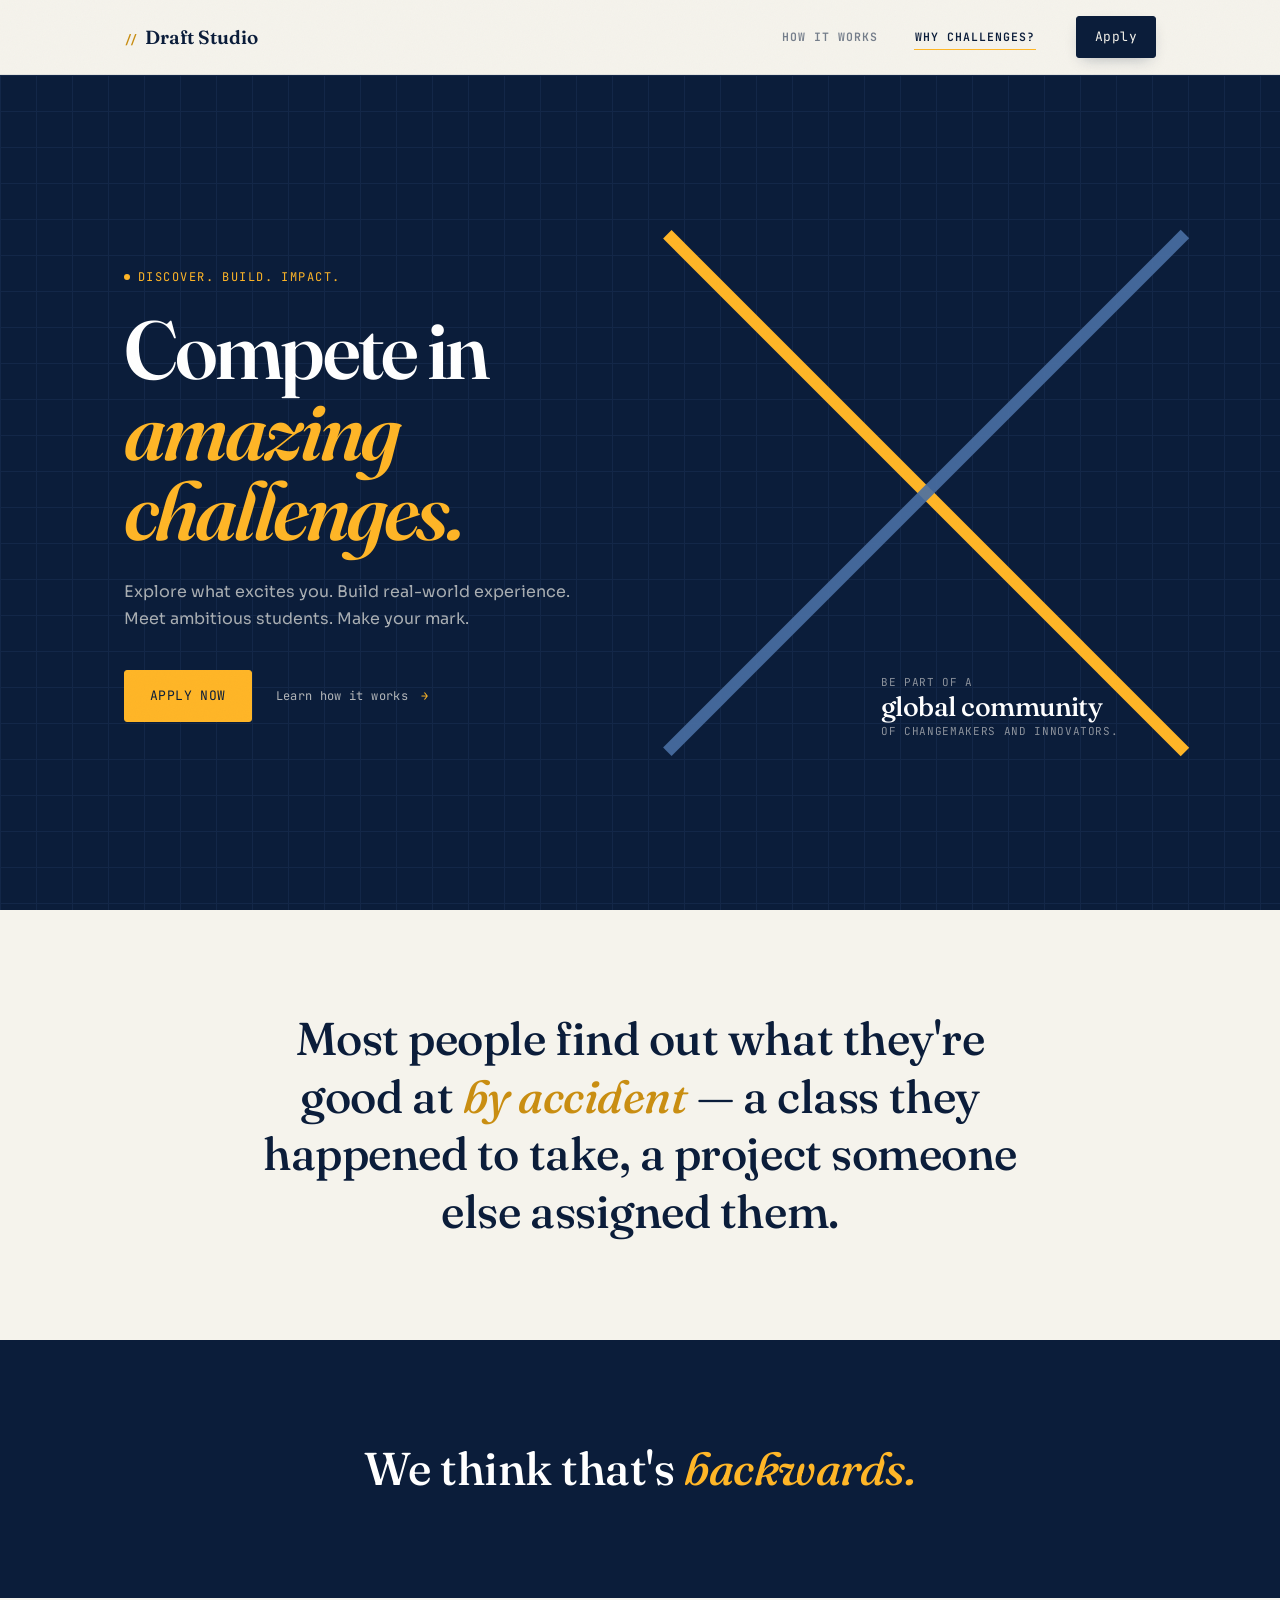
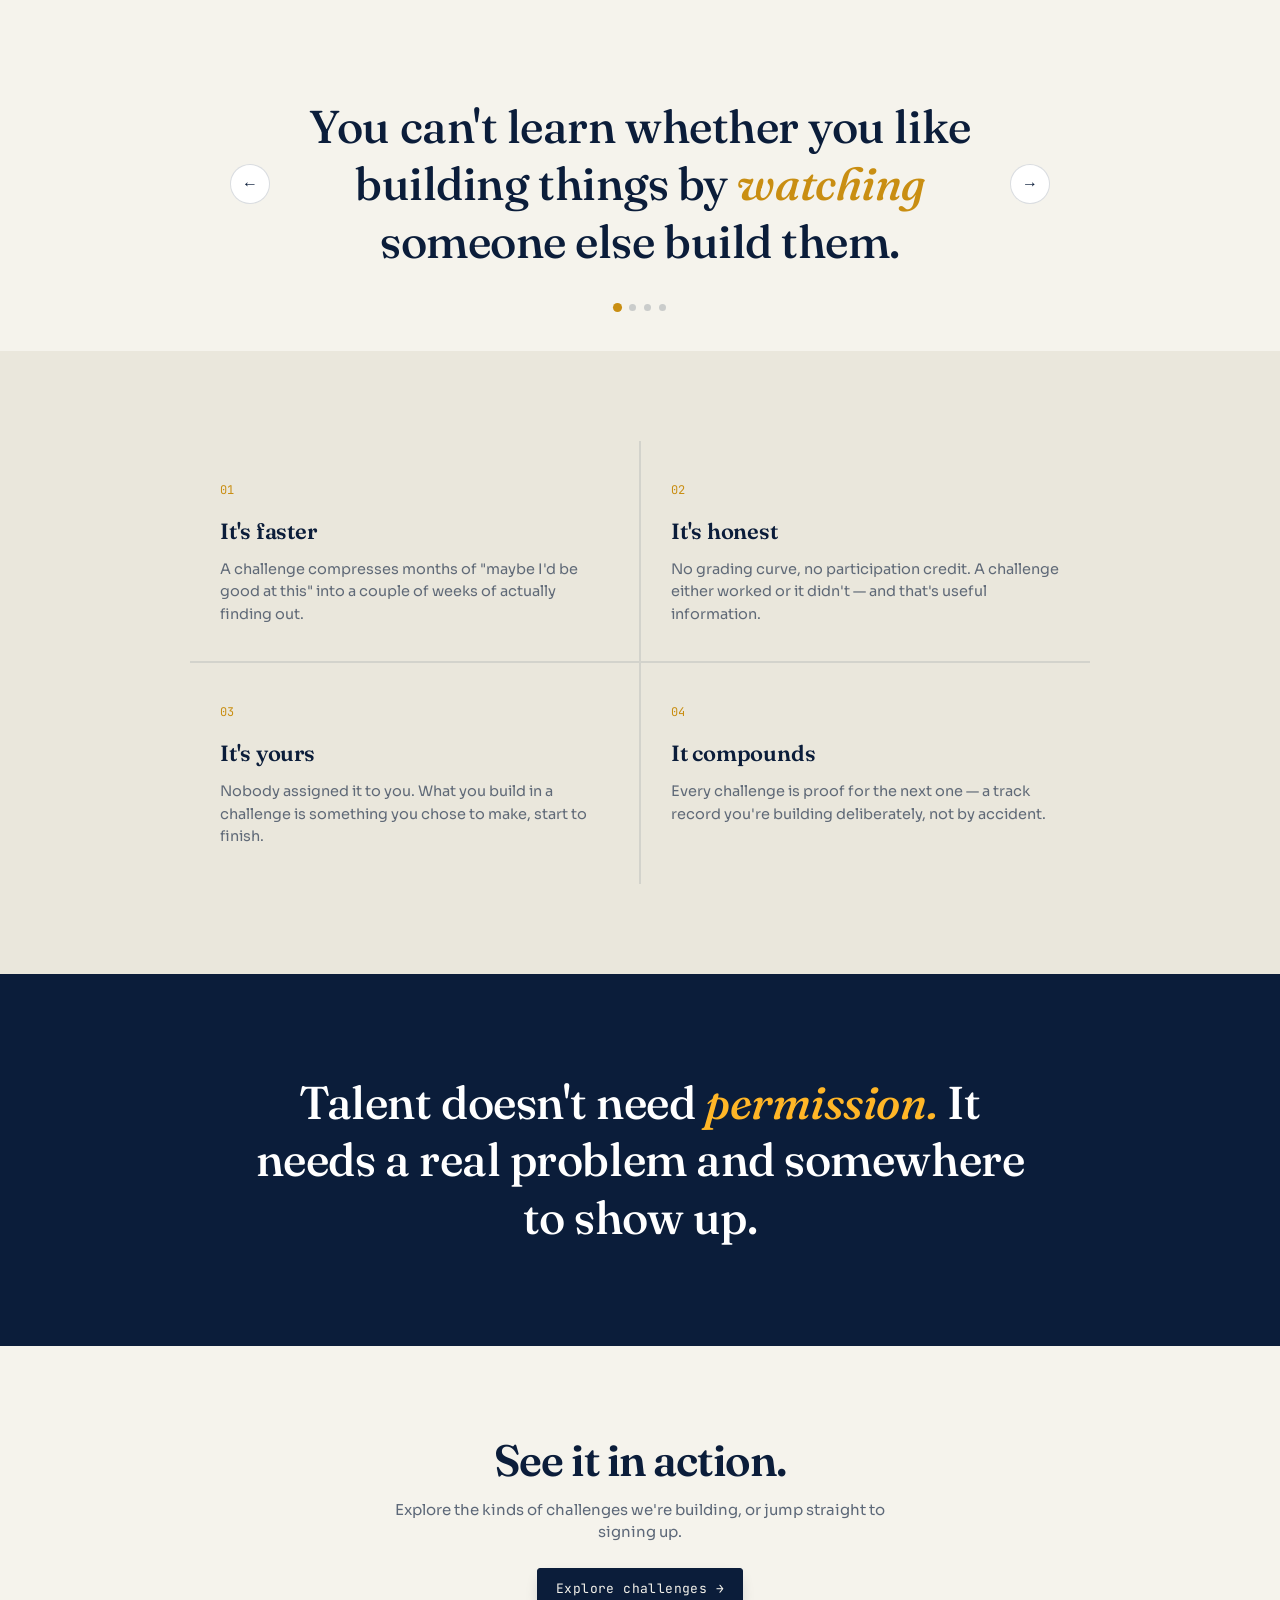
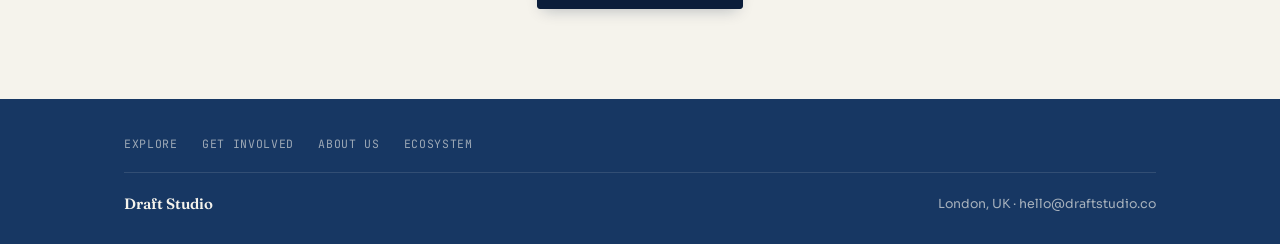
==== commit 9cb8a03a: "Update challenge-matters.html" ====
--- a/challenge-matters.html
+++ b/challenge-matters.html
@@ -11,31 +11,299 @@
 <link rel="stylesheet" href="styles.css">
 <style>
   .matters-hero{
-    padding:110px 20px 80px;
-    text-align:center;
+    min-height:calc(100svh - 65px);
+    padding:70px 0;
     background:var(--ink);
     color:var(--paper);
     position:relative;
     overflow:hidden;
-  }
-  .matters-hero .eyebrow{ justify-content:center; color:var(--amber); margin-bottom:20px; }
+    display:flex;
+    align-items:center;
+  }
+
+  .matters-hero .blueprint-bg{
+    opacity:0.13;
+  }
+
+  .matters-hero-grid{
+    width:100%;
+    position:relative;
+    z-index:2;
+    display:grid;
+    grid-template-columns:minmax(0, 0.95fr) minmax(420px, 1.05fr);
+    align-items:center;
+    gap:30px;
+  }
+
+  .matters-hero-copy{
+    position:relative;
+    z-index:3;
+    padding:30px 0;
+  }
+
+  .matters-hero .eyebrow{
+    color:var(--amber);
+    margin-bottom:24px;
+  }
+
   .matters-hero h1{
-    font-size:clamp(44px, 9.5vw, 96px);
+    font-size:clamp(48px, 6.5vw, 82px);
     line-height:0.98;
     color:var(--white);
+    letter-spacing:-0.035em;
+    max-width:650px;
+  }
+
+  .matters-hero h1 em{
+    font-style:italic;
+    color:var(--amber);
+  }
+
+  .matters-hero-lede{
+    margin-top:28px;
+    max-width:500px;
+    font-size:16px;
+    line-height:1.65;
+    color:rgba(245,243,236,0.68);
+  }
+
+  .matters-hero-actions{
+    display:flex;
+    align-items:center;
+    gap:24px;
+    margin-top:38px;
+    flex-wrap:wrap;
+  }
+
+  .matters-apply{
+    background:var(--amber);
+    border-color:var(--amber);
+    color:var(--ink);
+    padding:15px 25px;
+    font-size:13px;
+  }
+
+  .matters-apply:hover{
+    background:var(--white);
+    border-color:var(--white);
+    color:var(--ink);
+  }
+
+  .matters-learn{
+    font-family:'JetBrains Mono', monospace;
+    font-size:12px;
+    letter-spacing:0.03em;
+    color:rgba(245,243,236,0.72);
+    transition:color .15s ease;
+  }
+
+  .matters-learn span{
+    color:var(--amber);
+    margin-left:6px;
+  }
+
+  .matters-learn:hover{
+    color:var(--white);
+  }
+
+
+  /* X VISUAL */
+
+  .matters-hero-visual{
+    position:relative;
+    min-height:580px;
+    display:flex;
+    align-items:center;
+    justify-content:center;
+  }
+
+  .hero-x{
+    position:absolute;
+    width:min(620px, 55vw);
+    height:min(620px, 55vw);
+    right:-80px;
+    top:50%;
+    transform:translateY(-50%);
+  }
+
+  .x-stroke{
+    position:absolute;
+    left:50%;
+    top:50%;
+    width:118%;
+    height:12px;
+    transform-origin:center;
+    background:var(--amber);
+  }
+
+  .x-stroke-one{
+    transform:translate(-50%, -50%) rotate(45deg);
+  }
+
+  .x-stroke-two{
+    transform:translate(-50%, -50%) rotate(-45deg);
+    background:var(--line);
+    opacity:0.9;
+  }
+
+  .hero-community{
+    position:absolute;
+    z-index:4;
+    right:25px;
+    bottom:42px;
+    width:250px;
+    display:flex;
+    flex-direction:column;
+    gap:2px;
+    font-family:'JetBrains Mono', monospace;
+    font-size:11px;
+    line-height:1.55;
+    text-transform:uppercase;
+    letter-spacing:0.06em;
+    color:rgba(245,243,236,0.55);
+  }
+
+  .hero-community strong{
+    font-family:'Fraunces', serif;
+    font-size:27px;
+    line-height:1.05;
+    font-weight:500;
     letter-spacing:-0.02em;
-  }
-  .matters-hero p{
-    margin:22px auto 0;
-    max-width:460px;
-    font-size:16px;
-    color:rgba(245,243,236,0.65);
-  }
+    text-transform:none;
+    color:var(--white);
+  }
+
+
+  /* MOBILE */
+
+  @media (max-width:800px){
+
+    .matters-hero{
+      min-height:auto;
+      padding:70px 0 45px;
+    }
+
+    .matters-hero-grid{
+      grid-template-columns:1fr;
+      gap:0;
+    }
+
+    .matters-hero-copy{
+      padding:10px 0 0;
+    }
+
+    .matters-hero h1{
+      font-size:clamp(48px, 14vw, 72px);
+    }
+
+    .matters-hero-lede{
+      max-width:520px;
+    }
+
+    .matters-hero-visual{
+      min-height:390px;
+      margin-top:5px;
+    }
+
+    .hero-x{
+      width:440px;
+      height:440px;
+      max-width:100vw;
+      max-height:100vw;
+      right:50%;
+      top:50%;
+      transform:translate(50%, -50%);
+    }
+
+    .hero-community{
+      right:10px;
+      bottom:15px;
+      width:220px;
+    }
+
+  }
+
+  @media (max-width:520px){
+
+    .matters-hero{
+      padding-top:55px;
+    }
+
+    .matters-hero .eyebrow{
+      font-size:10px;
+      letter-spacing:0.09em;
+    }
+
+    .matters-hero h1{
+      font-size:clamp(44px, 13vw, 62px);
+    }
+
+    .matters-hero-lede{
+      font-size:15px;
+      line-height:1.55;
+    }
+
+    .matters-hero-actions{
+      gap:18px;
+      margin-top:30px;
+    }
+
+    .matters-hero-visual{
+      min-height:330px;
+    }
+
+    .hero-x{
+      width:350px;
+      height:350px;
+    }
+
+    .x-stroke{
+      height:9px;
+    }
+
+    .hero-community{
+      right:0;
+      bottom:8px;
+      width:190px;
+      font-size:9px;
+    }
+
+    .hero-community strong{
+      font-size:23px;
+    }
+
+  }
+
+  .explore-cta{
+  padding:90px 0;
+  text-align:center;
+}
+
+.explore-cta .wrap{
+  display:flex;
+  flex-direction:column;
+  align-items:center;
+}
+
+.explore-cta h2{
+  font-size:clamp(30px, 5vw, 44px);
+  line-height:1.1;
+}
+
+.explore-cta p{
+  max-width:520px;
+  margin:14px auto 24px;
+  color:rgba(11,29,58,0.65);
+  font-size:15px;
+}
+
+  /* KEEP EVERYTHING BELOW THIS EXACTLY AS IT WAS */
 
   .statement{
     padding:100px 24px;
     text-align:center;
   }
+
   .statement p{
     max-width:780px;
     margin:0 auto;
@@ -45,47 +313,142 @@
     line-height:1.25;
     letter-spacing:-0.01em;
   }
-  .statement p em{ font-style:italic; color:var(--amber-dim); }
+
+  .statement p em{
+    font-style:italic;
+    color:var(--amber-dim);
+  }
+
   .statement.dark{ background:var(--ink); }
   .statement.dark p{ color:var(--white); }
   .statement.dark p em{ color:var(--amber); }
+
   .statement.light{ background:var(--paper); }
   .statement.light p{ color:var(--ink); }
 
-  .reasons-band{ background:var(--paper-dim); padding:90px 24px; }
+  .reasons-band{
+    background:var(--paper-dim);
+    padding:90px 24px;
+  }
+
   .reasons-grid{
-    max-width:900px; margin:0 auto;
-    display:grid; grid-template-columns:1fr 1fr; gap:2px;
+    max-width:900px;
+    margin:0 auto;
+    display:grid;
+    grid-template-columns:1fr 1fr;
+    gap:2px;
     background:rgba(11,29,58,0.1);
   }
-  @media (max-width:700px){ .reasons-grid{ grid-template-columns:1fr; } }
-  .reason-cell{ background:var(--paper-dim); padding:36px 30px; }
-  .reason-cell .num{ font-family:'JetBrains Mono', monospace; font-size:12px; color:var(--amber-dim); }
-  .reason-cell h3{ font-size:22px; margin:14px 0 10px; }
-  .reason-cell p{ font-size:14.5px; color:rgba(11,29,58,0.62); line-height:1.55; }
+
+  @media (max-width:700px){
+    .reasons-grid{ grid-template-columns:1fr; }
+  }
+
+  .reason-cell{
+    background:var(--paper-dim);
+    padding:36px 30px;
+  }
+
+  .reason-cell .num{
+    font-family:'JetBrains Mono', monospace;
+    font-size:12px;
+    color:var(--amber-dim);
+  }
+
+  .reason-cell h3{
+    font-size:22px;
+    margin:14px 0 10px;
+  }
+
+  .reason-cell p{
+    font-size:14.5px;
+    color:rgba(11,29,58,0.62);
+    line-height:1.55;
+  }
+
   .analogy-carousel-section{ padding-bottom:40px; }
-  .analogy-carousel{ display:flex; align-items:center; justify-content:center; gap:18px; max-width:820px; margin:0 auto; }
-  .analogy-track{ position:relative; flex:1; min-height:1.6em; }
+
+  .analogy-carousel{
+    display:flex;
+    align-items:center;
+    justify-content:center;
+    gap:18px;
+    max-width:820px;
+    margin:0 auto;
+  }
+
+  .analogy-track{
+    position:relative;
+    flex:1;
+    min-height:1.6em;
+  }
+
   .analogy-slide{
-    display:none; position:relative; margin:0 auto !important;
-  }
-  .analogy-slide.active{ display:block; animation:analogyFade .4s ease; }
-  @keyframes analogyFade{ from{ opacity:0; transform:translateY(6px);} to{ opacity:1; transform:translateY(0);} }
+    display:none;
+    position:relative;
+    margin:0 auto !important;
+  }
+
+  .analogy-slide.active{
+    display:block;
+    animation:analogyFade .4s ease;
+  }
+
+  @keyframes analogyFade{
+    from{ opacity:0; transform:translateY(6px); }
+    to{ opacity:1; transform:translateY(0); }
+  }
+
   .analogy-arrow{
     flex-shrink:0;
-    width:40px; height:40px; border-radius:50%;
-    background:var(--white); border:1.5px solid rgba(11,29,58,0.15);
-    color:var(--ink); font-size:16px; cursor:pointer;
-    display:flex; align-items:center; justify-content:center;
+    width:40px;
+    height:40px;
+    border-radius:50%;
+    background:var(--white);
+    border:1.5px solid rgba(11,29,58,0.15);
+    color:var(--ink);
+    font-size:16px;
+    cursor:pointer;
+    display:flex;
+    align-items:center;
+    justify-content:center;
     transition:border-color .15s ease, background .15s ease, transform .15s ease;
   }
-  .analogy-arrow:hover{ border-color:var(--amber-dim); background:#FFF9EC; transform:translateY(-1px); }
-  .analogy-dots{ display:flex; justify-content:center; gap:8px; margin-top:34px; }
-  .analogy-dot{ width:7px; height:7px; border-radius:50%; background:rgba(11,29,58,0.18); cursor:pointer; transition:background .2s ease, transform .2s ease; }
-  .analogy-dot.active{ background:var(--amber-dim); transform:scale(1.3); }
+
+  .analogy-arrow:hover{
+    border-color:var(--amber-dim);
+    background:#FFF9EC;
+    transform:translateY(-1px);
+  }
+
+  .analogy-dots{
+    display:flex;
+    justify-content:center;
+    gap:8px;
+    margin-top:34px;
+  }
+
+  .analogy-dot{
+    width:7px;
+    height:7px;
+    border-radius:50%;
+    background:rgba(11,29,58,0.18);
+    cursor:pointer;
+    transition:background .2s ease, transform .2s ease;
+  }
+
+  .analogy-dot.active{
+    background:var(--amber-dim);
+    transform:scale(1.3);
+  }
+
   @media (max-width:600px){
     .analogy-carousel{ gap:10px; }
-    .analogy-arrow{ width:34px; height:34px; font-size:14px; }
+    .analogy-arrow{
+      width:34px;
+      height:34px;
+      font-size:14px;
+    }
   }
 </style>
 </head>
@@ -110,10 +473,47 @@
 
 <section class="matters-hero">
   <div class="blueprint-bg"></div>
-  <div style="position:relative; z-index:2;">
-    <div class="eyebrow"><span class="dot"></span>The bigger picture</div>
-    <h1>Challenges<br>matter.</h1>
-    <p>Not as a slogan. As the actual thesis behind why we built this.</p>
+
+  <div class="matters-hero-grid wrap">
+    <div class="matters-hero-copy">
+      <div class="eyebrow">
+        <span class="dot"></span>
+        DISCOVER. BUILD. IMPACT.
+      </div>
+
+      <h1>
+        Compete in<br>
+        <em>amazing challenges.</em>
+      </h1>
+
+      <p class="matters-hero-lede">
+        Explore what excites you. Build real-world experience.
+        Meet ambitious students. Make your mark.
+      </p>
+
+      <div class="matters-hero-actions">
+        <a href="index.html#apply" class="btn matters-apply">
+          APPLY NOW
+        </a>
+
+        <a href="how-it-works.html" class="matters-learn">
+          Learn how it works <span>→</span>
+        </a>
+      </div>
+    </div>
+
+    <div class="matters-hero-visual" aria-hidden="true">
+      <div class="hero-x">
+        <span class="x-stroke x-stroke-one"></span>
+        <span class="x-stroke x-stroke-two"></span>
+      </div>
+
+      <div class="hero-community">
+        <span>Be part of a</span>
+        <strong>global community</strong>
+        <span>of changemakers and innovators.</span>
+      </div>
+    </div>
   </div>
 </section>
 
@@ -174,9 +574,11 @@
 </section>
 
 <section class="explore-cta" style="background:var(--paper);">
-  <h2>See it in action.</h2>
-  <p>Explore the kinds of challenges we're building, or jump straight to signing up.</p>
-  <a href="explore.html" class="btn btn-primary">Explore challenges →</a>
+  <div class="wrap">
+    <h2>See it in action.</h2>
+    <p>Explore the kinds of challenges we're building, or jump straight to signing up.</p>
+    <a href="explore.html" class="btn btn-primary">Explore challenges →</a>
+  </div>
 </section>
 
 <footer>
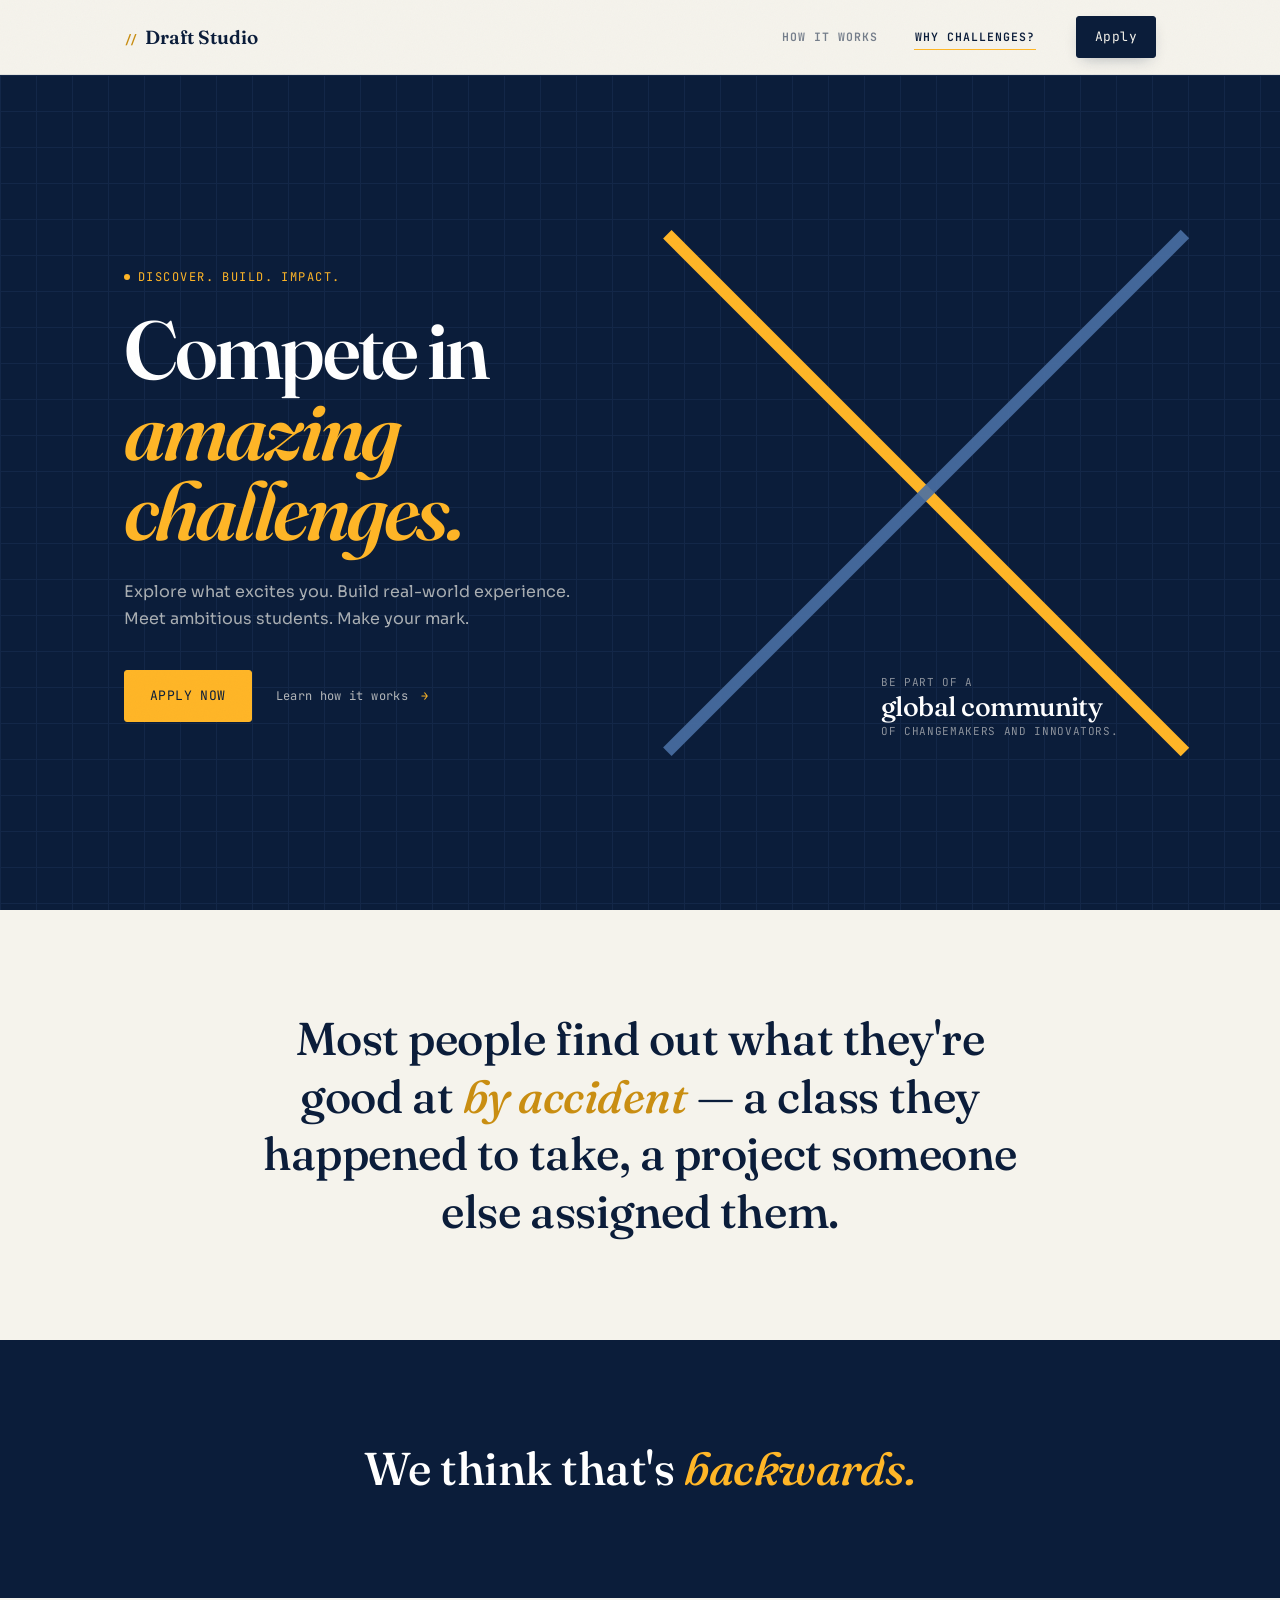
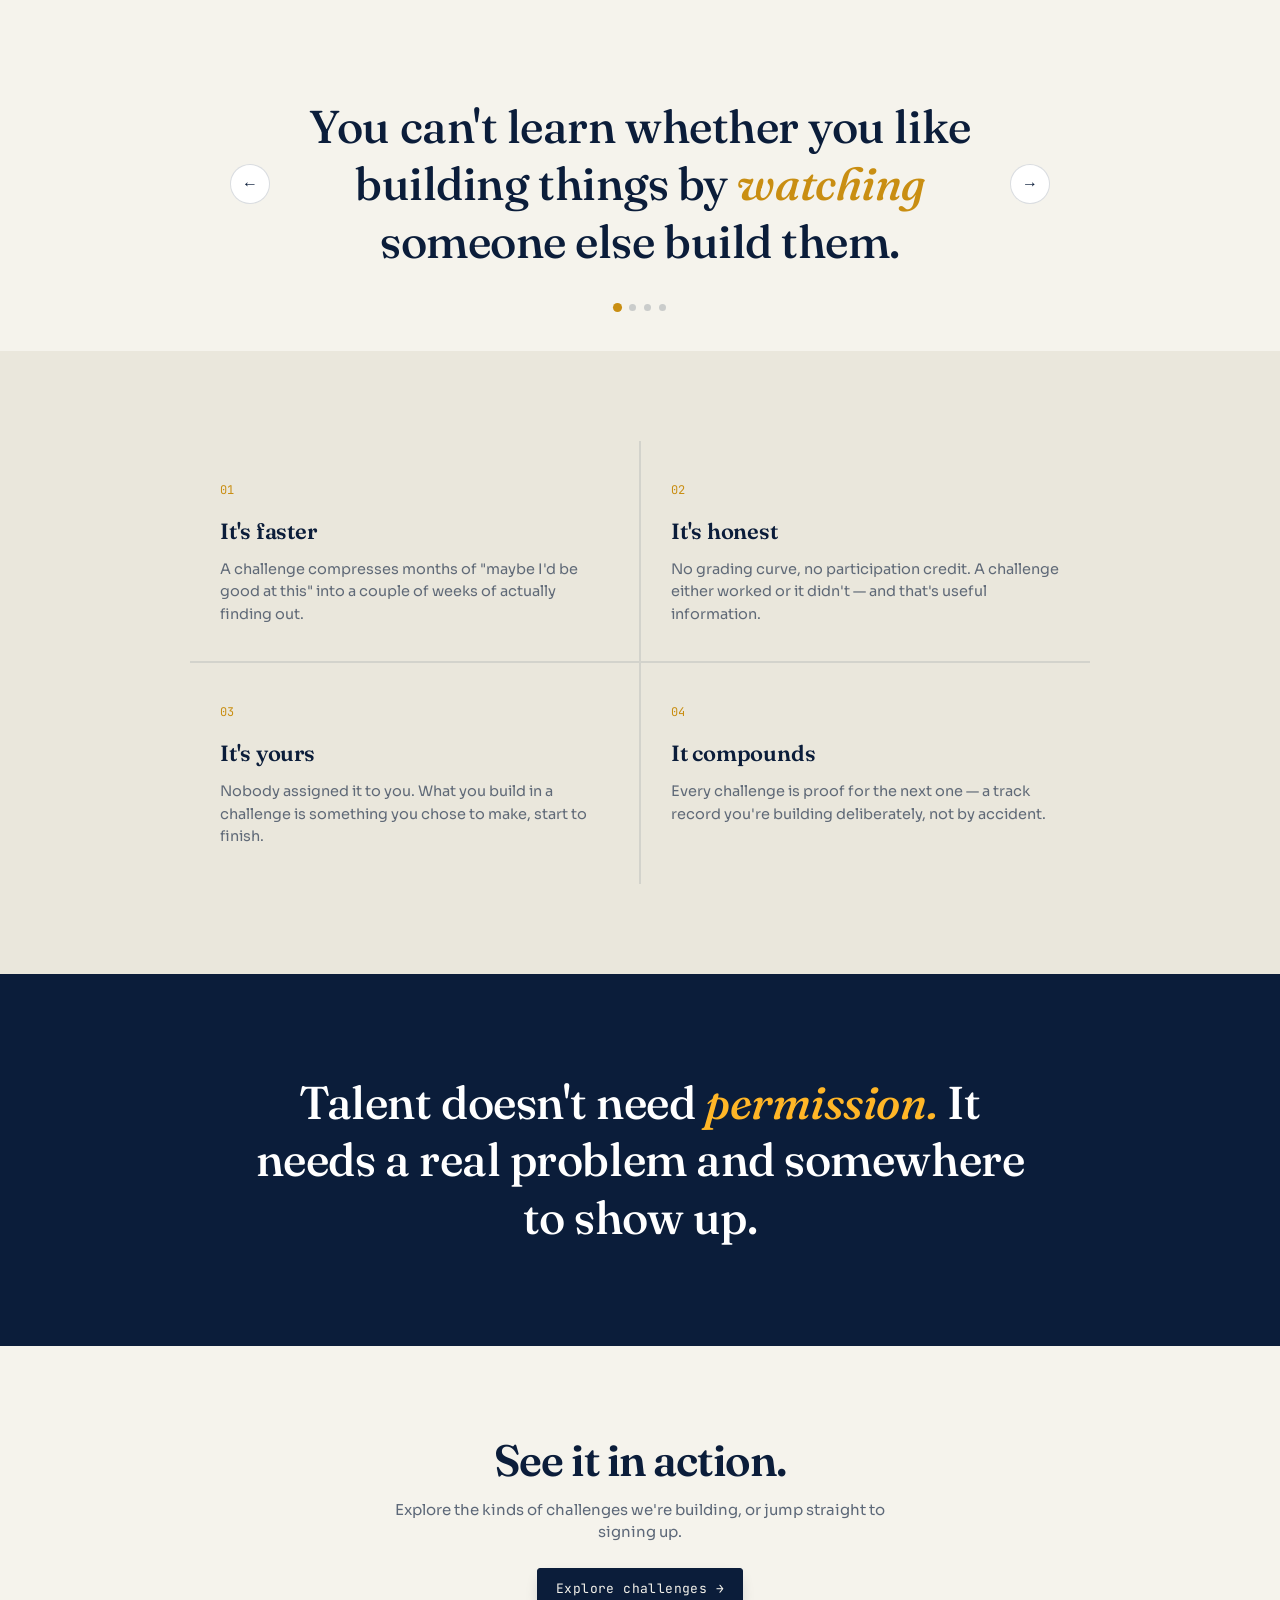
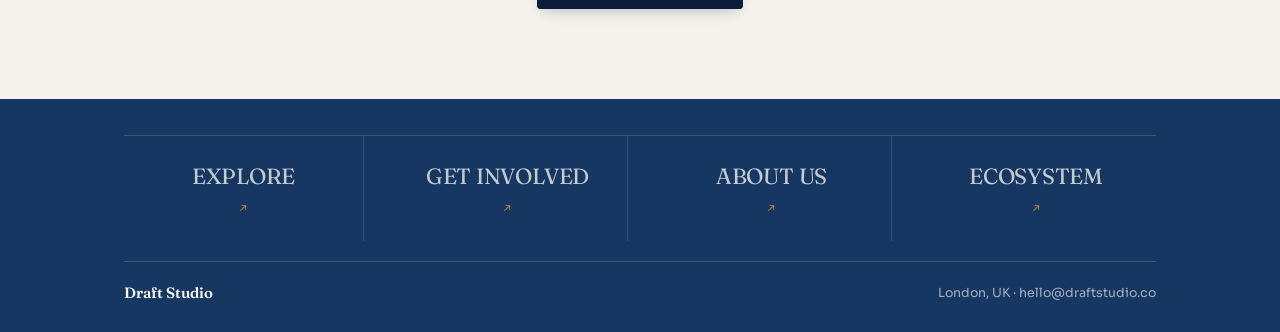
==== commit 4e5bf4d7: "Update challenge-matters.html" ====
--- a/challenge-matters.html
+++ b/challenge-matters.html
@@ -297,6 +297,71 @@
   font-size:15px;
 }
 
+  .footer-links{
+  display:grid;
+  grid-template-columns:repeat(4, 1fr);
+  border-top:1px solid rgba(245,243,236,0.14);
+  border-bottom:1px solid rgba(245,243,236,0.14);
+}
+
+.footer-links a{
+  position:relative;
+  padding:24px 18px;
+  font-family:'Fraunces', serif;
+  font-size:22px;
+  letter-spacing:-0.01em;
+  color:rgba(245,243,236,0.78);
+  text-align:center;
+  transition:
+    background .2s ease,
+    color .2s ease,
+    transform .2s ease;
+}
+
+.footer-links a:not(:last-child){
+  border-right:1px solid rgba(245,243,236,0.12);
+}
+
+.footer-links a::after{
+  content:"↗";
+  display:block;
+  margin-top:7px;
+  font-family:'JetBrains Mono', monospace;
+  font-size:11px;
+  color:var(--amber);
+  opacity:0.65;
+  transition:transform .2s ease, opacity .2s ease;
+}
+
+.footer-links a:hover{
+  background:rgba(245,243,236,0.05);
+  color:var(--white);
+}
+
+.footer-links a:hover::after{
+  transform:translate(3px,-3px);
+  opacity:1;
+}
+
+@media (max-width:640px){
+  .footer-links{
+    grid-template-columns:1fr 1fr;
+  }
+
+  .footer-links a{
+    padding:20px 10px;
+    font-size:18px;
+  }
+
+  .footer-links a:nth-child(2){
+    border-right:none;
+  }
+
+  .footer-links a:nth-child(-n+2){
+    border-bottom:1px solid rgba(245,243,236,0.12);
+  }
+}
+
   /* KEEP EVERYTHING BELOW THIS EXACTLY AS IT WAS */
 
   .statement{
